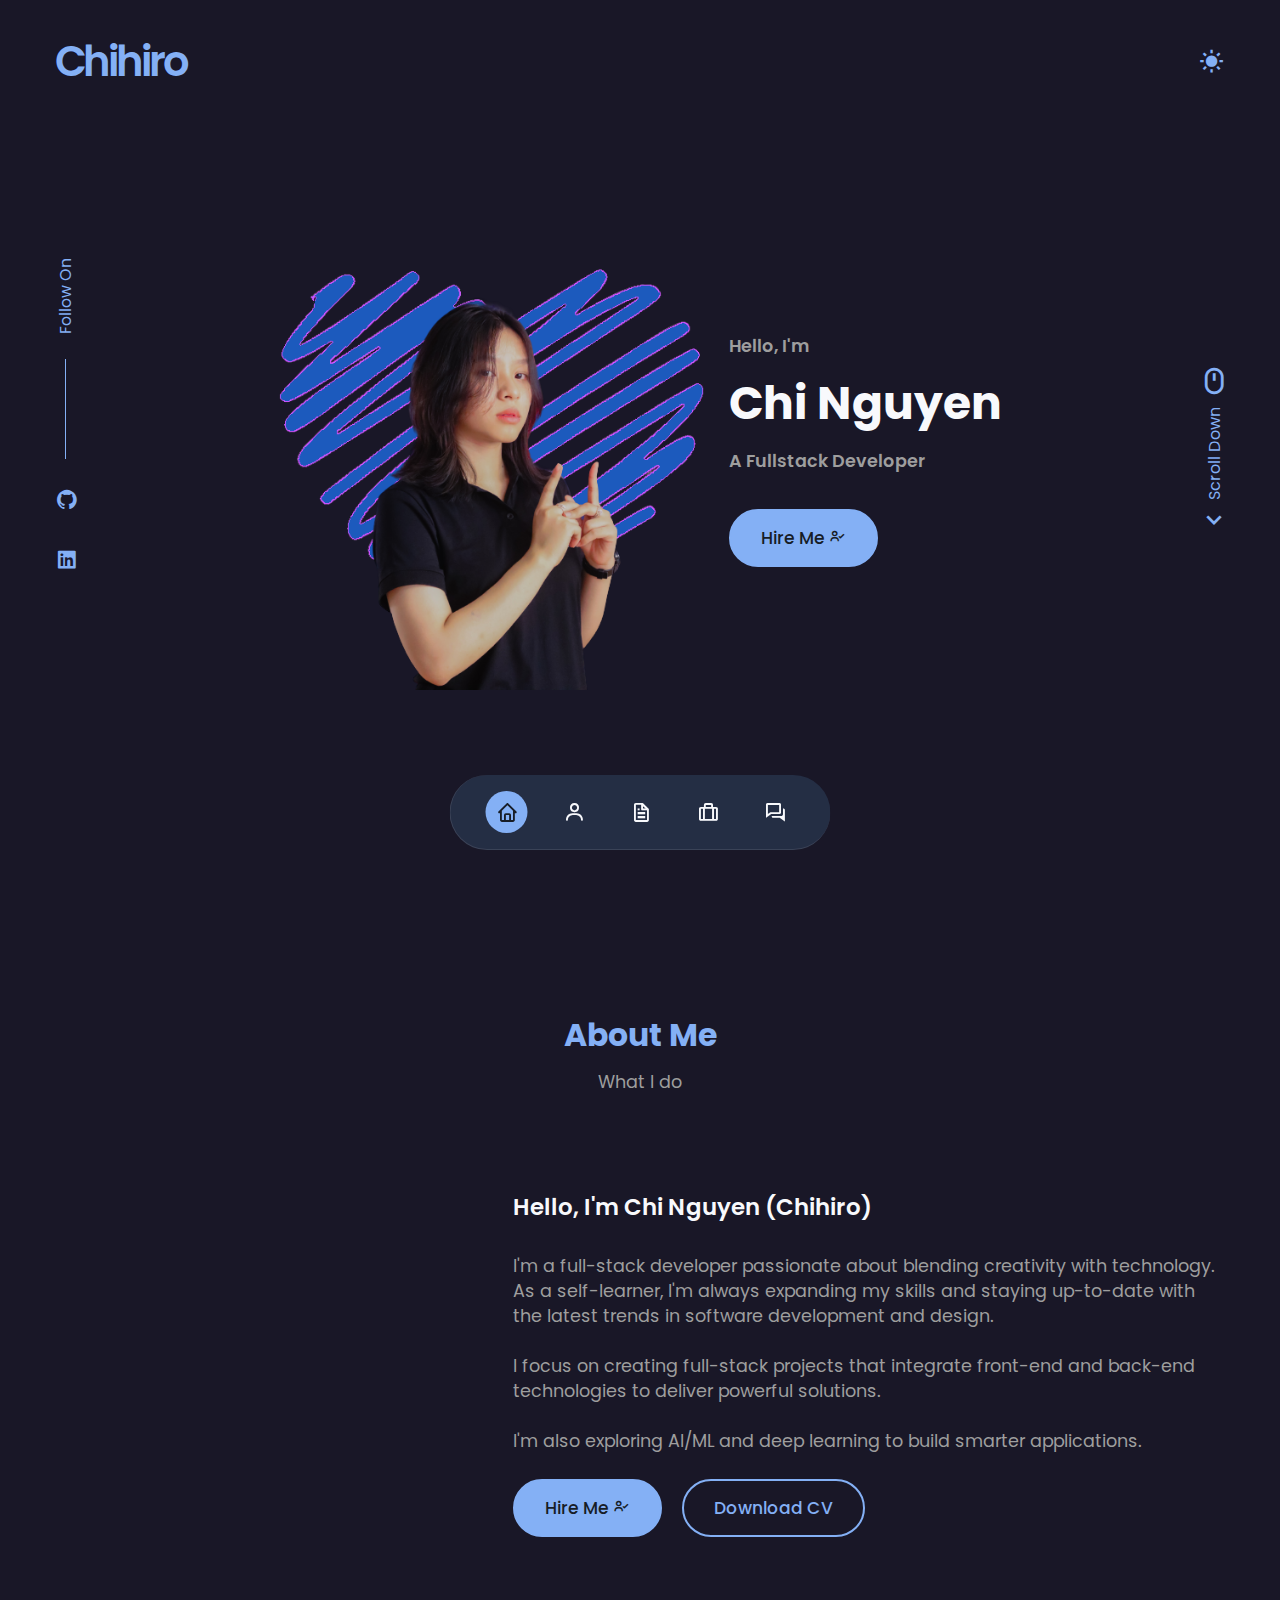
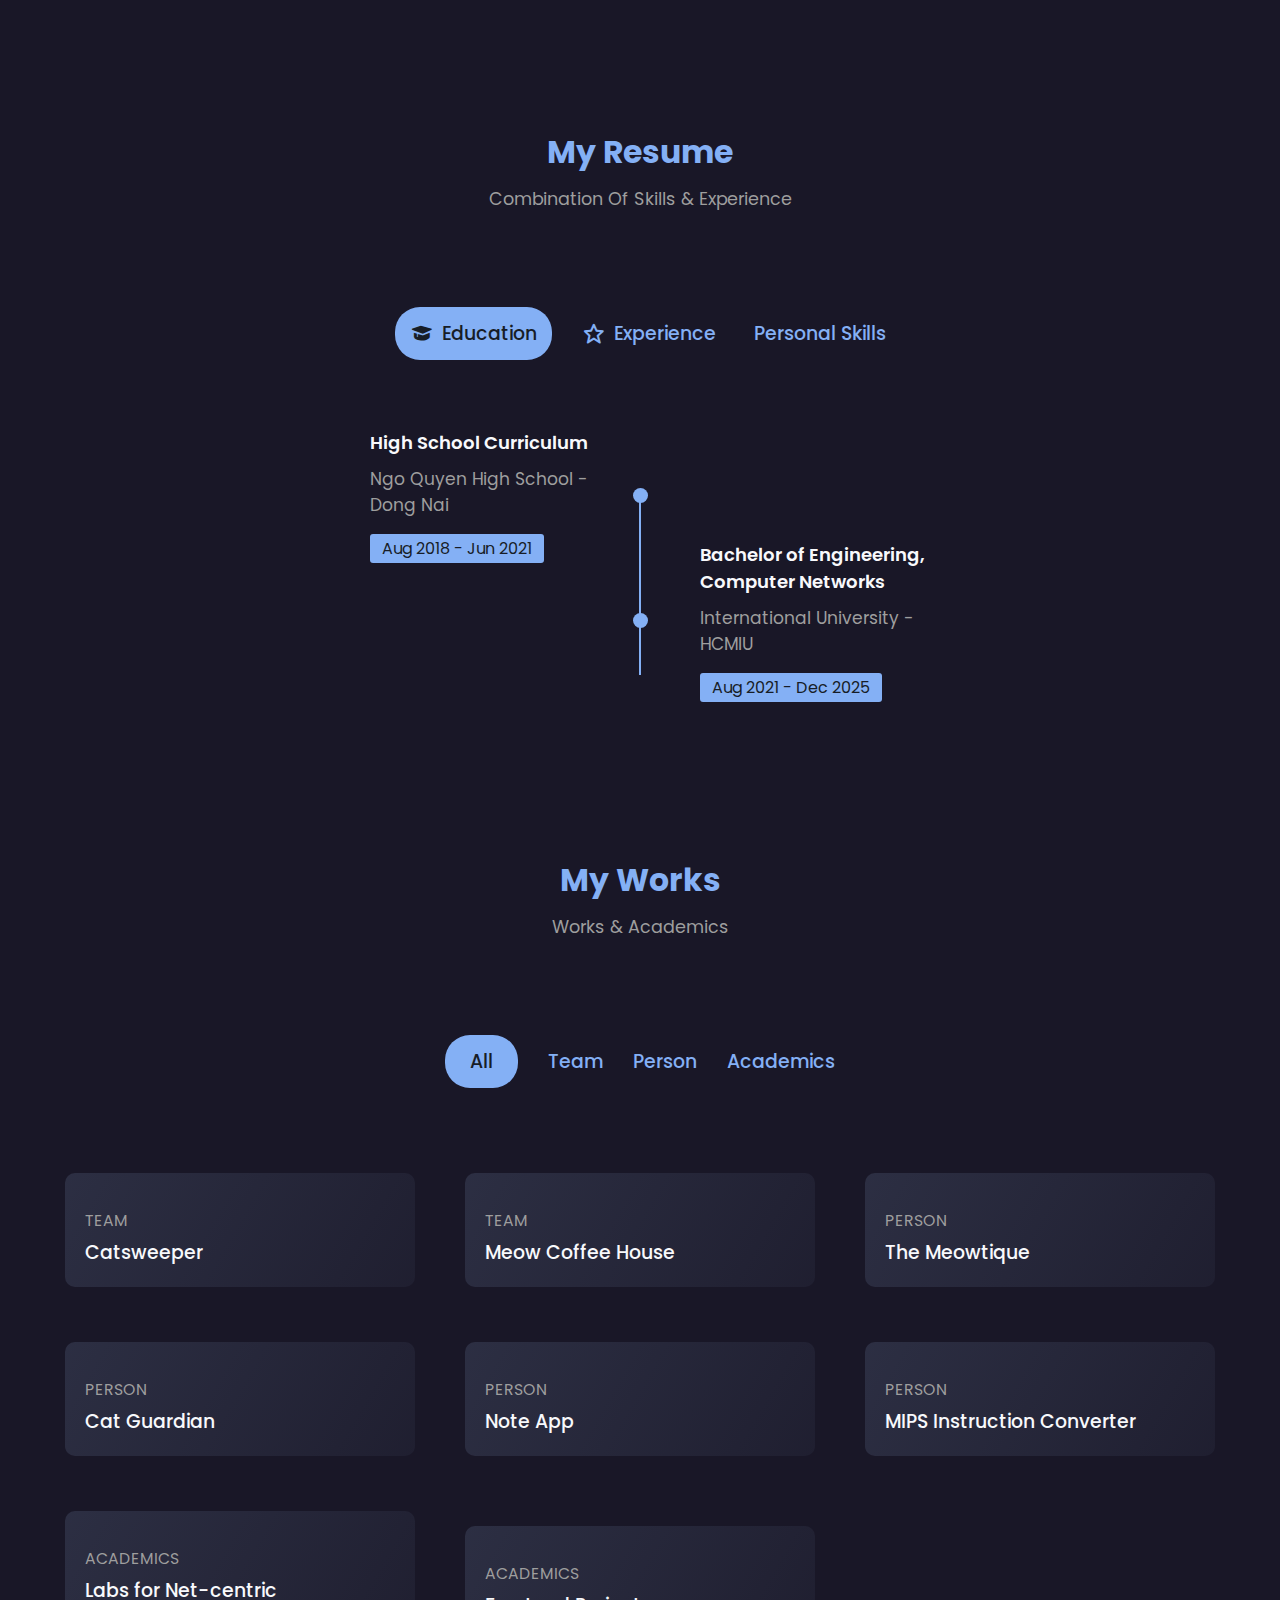
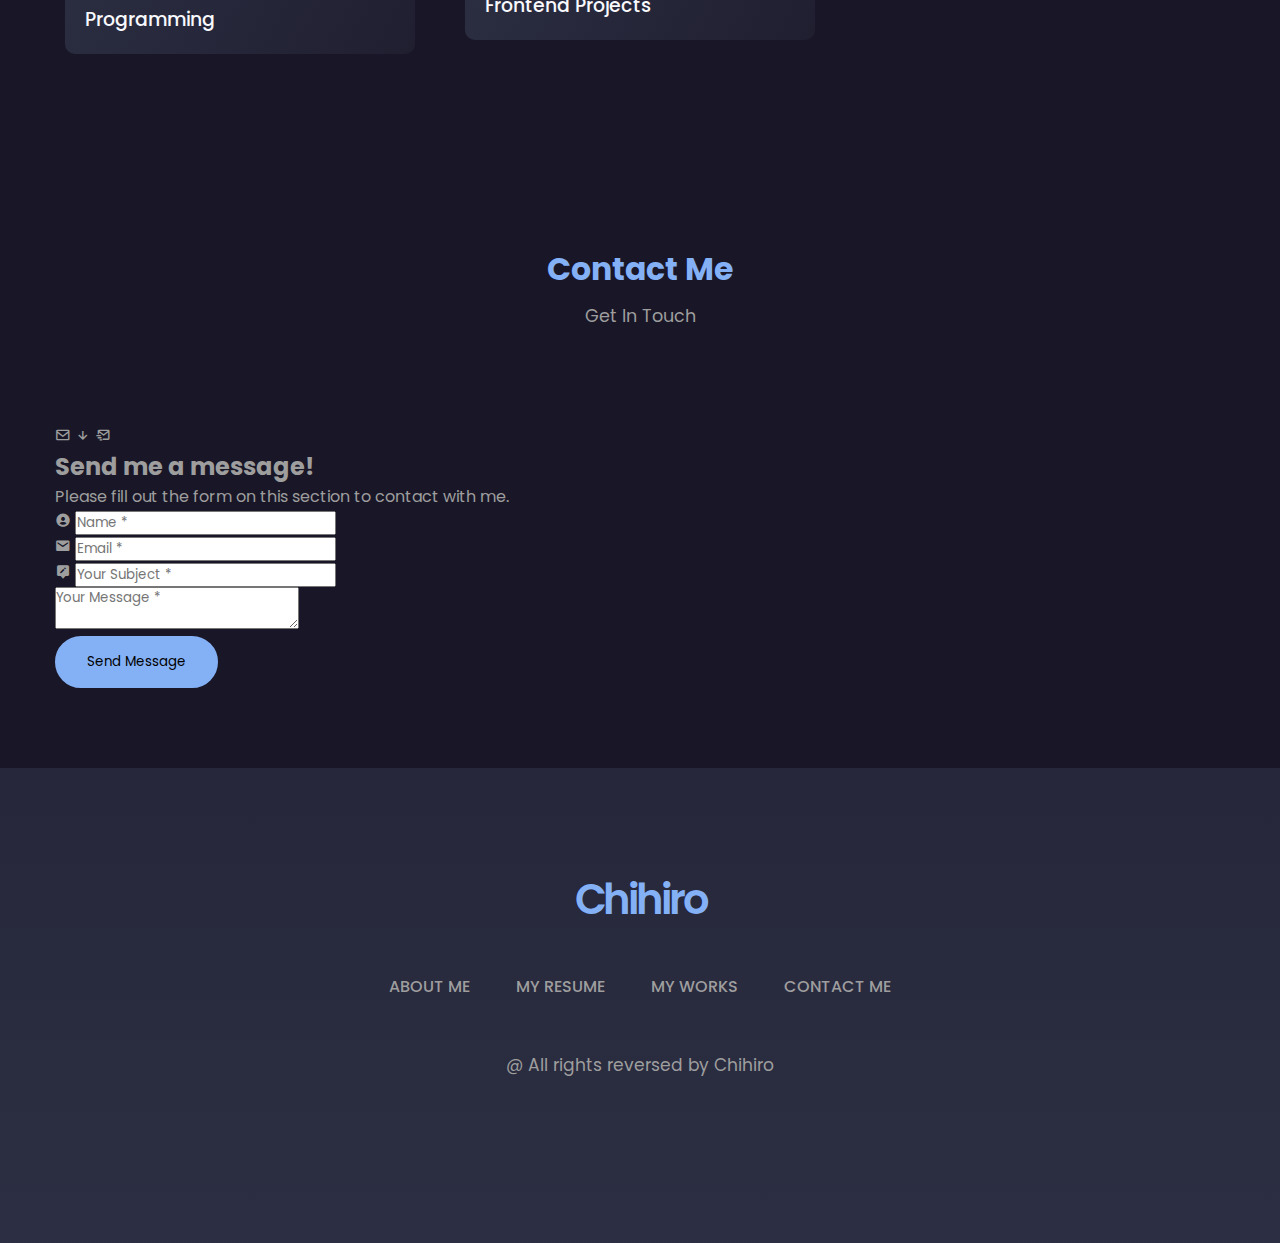
==== index.html @ fd0ad929 "Force GitHub Pages update" ====
<!DOCTYPE html>
<html lang="en">
  <head>
    <meta charset="UTF-8" />
    <meta name="viewport" content="width=device-width, initial-scale=1.0" />
    <title>Portfolio</title>
    <link rel="stylesheet" href="/assets/css/styles.css" />
    <script src="/assets/js/resume.js" defer></script>
    <script src="/assets/js/works.js" defer></script>
    <script src="/assets/js/contact.js" defer></script>
    <script src="https://cdn.jsdelivr.net/npm/@emailjs/browser@4/dist/email.min.js"></script>
    <link rel="icon" href="/assets/images/logo.png" type="image/icon type" />
    <script
      src="https://kit.fontawesome.com/0647976c17.js"
      crossorigin="anonymous"
    ></script>
    <link
      href="https://unpkg.com/boxicons@2.1.4/css/boxicons.min.css"
      rel="stylesheet"
    />
  </head>
<!-- Nguyen Thi Yen Chi -->
  <body>
    <div id="header-container"></div>
    <div id="bottom-nav-container"></div>
    <div id="home-container"></div>
    <div id="about-container"></div>
    <div id="resume-container"></div>
    <div id="works-container"></div>
    <div id="contact-container"></div>
    <div id="footer-container"></div>
    <script>
      function loadHTML(id, file, callback) {
        fetch(file)
          .then((response) => response.text())
          .then((data) => {
            document.getElementById(id).innerHTML = data;
            if (callback) callback();
          });
      }

      loadHTML("header-container", "/assets/html/components/header.html");
      loadHTML(
        "bottom-nav-container",
        "/assets/html/components/bottomNav.html"
      );
      loadHTML("footer-container", "/assets/html/components/footer.html");
      loadHTML("home-container", "/assets/html/home.html");
      loadHTML("about-container", "/assets/html/about.html");
      loadHTML("resume-container", "/assets/html/resume.html", function () {
        initResumeTabs();
      });
      loadHTML("works-container", "/assets/html/works.html", function () {
        console.log("works.html loaded");
        initWorks();
      });
      loadHTML("contact-container", "/assets/html/contact.html", function () {
        console.log("contact.html loaded");
        initContactForm();
      });
    </script>
  </body>
</html>

<!-- Home -->
<!-- <iframe src="/assets/html/home.html"></iframe> -->

<!-- About Me -->
<!-- <iframe src="/assets/html/about.html"></iframe> -->

<!-- My Resume -->
<!-- <iframe src="/assets/html/resume.html"></iframe> -->

<!-- My Works -->
<!-- <iframe src="/assets/html/works.html" ></iframe> -->

<!-- Contact Me -->
<!-- <iframe src="/assets/html/contact.html" ></iframe> -->
---- assets/css/styles.css ----
@import url("https://fonts.googleapis.com/css2?family=Poppins:ital,wght@0,100;0,200;0,300;0,400;0,500;0,600;0,700;0,800;0,900;1,100;1,200;1,300;1,400;1,500;1,600;1,700;1,800;1,900&family=Roboto:ital,wght@0,100;0,300;0,400;0,500;0,700;0,900;1,100;1,300;1,400;1,500;1,700;1,900&display=swap");

:root {
  --hue: 217;
  --sat: 85%;
  --light: 74%;

  --primary-color: hsl(var(--hue) var(--sat) var(--light));
  --white-color: hsl(var(--hue) 45% 98%);
  --dark-color: hsl(var(--hue) 26% 12%);

  --color-01: var(--primary-color); /* Primary to dark */
  --color-02: var(--white-color); /* White to dark */
  --color-03: var(--dark-color); /* Dark to white */
  --color-04: hsl(var(--hue) 0% 62%); /* Light-gray to dark-gray */
  --color-05: var(--dark-color); /* Dark to primary */

  --body-color: hsl(250 26% 12%);
  --hover-color: hsl(var(--hue) var(--sat) calc(var(--light) - 7%));

  --bottom-nav-bg: hsl(var(--hue) 32% 25% / 0.65);
  --card-bg: linear-gradient(
    120deg,
    hsl(var(--hue) 54% 74% / 0.15),
    hsl(var(--hue) 54% 74% / 0.05)
  );
  --modal-backdrop-bg: hsl(var(--hue) 54% 74% / 0.1);
  --footer-bg: linear-gradient(
    360deg,
    hsl(var(--hue) 54% 74% / 0.15),
    hsl(var(--hue) 54% 74% / 0.1)
  );

  --scrollbar-color: hsl(var(--hue) 25% 20%);
  --scrollbar-thumb: var(--primary-color);
  --scrollbar-thumb-hover: var(--hover-color);

  --body-font-family: "Poppins", serif;

  --h1-fs: 2.85rem;
  --h2-fs: 2.25rem;
  --h3-fs: 1.97rem;
  --h4-fs: 1.43rem;
  --h5-fs: 1.13rem;

  --xlarge-fs: 1.48rem;
  --large-fs: 1.23rem;
  --medium-fs: 1.18rem;
  --base-fs: 1.1rem;
  --small-fs: 1.07rem;
  --tiny-fs: 0.98rem;

  --font-light: 300;
  --font-regular: 400;
  --font-medium: 500;
  --font-semibold: 600;
  --font-bold: 700;

  /* z index */
  --z-minus: -1;
  --z-base: 0;
  --z-low: 1;
  --z-high: 10;
  --z-content: 100;
  --z-tooltip: 1000;
  --z-fixed: 1100;
  --z-overlay: 1110;
  --z-modal: 1990;
  --z-max: 9999;
}

* {
  box-sizing: border-box;
  margin: 0;
  padding: 0;
  font-family: var(--body-font-family);
}

html {
  scroll-behavior: smooth;
}

body {
  color: var(--color-04);
  background: var(--body-color);
  transition: 0.3s;
}
body::-webkit-scrollbar {
  background: transparent;
  display: none;
  width: 8px;
  border-radius: 5px;
}
body::-webkit-scrollbar-thumb {
  background: transparent;
  border-radius: 5px;
}
body::-webkit-scrollbar-thumb:hover {
  background: transparent;
}

ul,
li {
  list-style: none;
}

a {
  color: var(--color-04);
  text-decoration: none;
  cursor: pointer;
}

iframe {
  border: none;
  width: 100%;
  min-height: 100vh;
}

.c-section {
  position: relative;
  overflow: hidden;
}

.c-container {
  max-width: 1170px;
  margin-left: auto;
  margin-right: auto;
}

.c-sub-container {
  padding-top: 7em;
  padding-bottom: 5em;
}

.c-wrapper {
  position: relative;
  width: 100%;
  height: 100%;
}

.section-title {
  display: flex;
  justify-content: center;
  align-items: center;
  flex-direction: column;
  margin-bottom: 95px;
}
.section-title h3 {
  color: var(--color-01);
  font-size: var(--h3-fs);
  font-weight: var(--font-bold);
  margin-bottom: 10px;
}
.section-title p {
  color: var(--color-04);
  font-size: var(--base-fs);
  font-weight: var(--font-regular);
}

.section-content {
  display: flex;
  justify-content: center;
  align-items: center;
  column-gap: 75px;
}

/* ======================================== */

.c-header {
  z-index: var(--z-fixed);
  position: fixed;
  width: 100%;
  top: 0;
  left: 0;
  padding: 30px 0;
  transition: 0.3s ease;
  background: var(--body-color);
}
.c-header .inner {
  width: 100%;
  display: flex;
  align-items: center;
  justify-content: space-between;
}

.c-logo a {
  color: var(--color-01);
  font-size: 2.6rem;
  font-weight: var(--font-semibold);
  letter-spacing: -3px;
  transition: 0.3s;
}
.c-logo a:hover {
  color: var(--hover-color);
}

.header-btns {
  display: flex;
  justify-content: center;
  align-items: center;
  column-gap: 25px;
}

.c-main-btn {
  width: fit-content;
  padding: 14px 30px;
  border-radius: 35px;
  cursor: pointer;
  transition: 0.3s;
}
.c-main-btn:hover {
  color: var(--white-color);
  background: var(--hover-color);
  border: 2px solid var(--hover-color);
}
.c-main-btn a {
  color: var(--color-01);
  font-size: var(--small-fs);
  font-weight: 500;
  transition: 0.3s;
}
.c-main-btn:hover a {
  color: var(--white-color);
}

.border-btn {
  border: 2px solid var(--color-01);
}

.fill-btn {
  background: var(--primary-color);
  border: 2px solid var(--primary-color);
}
.fill-btn a {
  color: var(--dark-color);
}

.lets-talk-icon {
  color: var(--color-01);
  font-size: 1.8rem;
  cursor: pointer;
  transition: 0.3s;
  display: none;
}
.lets-talk-icon:hover {
  color: var(--hover-color);
}

.theme-btn {
  position: relative;
  display: flex;
  justify-content: end;
  align-items: center;
  width: 27px;
  cursor: pointer;
}
.theme-btn i {
  position: absolute;
  color: var(--color-01);
  font-size: 1.7rem;
  cursor: pointer;
  transition: 0.3s;
}
.theme-btn:hover i {
  color: var(--hover-color);
  transform: rotate(-15deg);
}

.theme-btn .moon-icon {
  display: none;
}

/* Bottom Navigation Menu */

.bottom-nav-container {
  position: relative;
}

.bottom-nav {
  z-index: var(--z-fixed);
  position: fixed;
  left: 50%;
  transform: translateX(-50%);
  bottom: 50px;
}
.bottom-nav .menu {
  background: var(--bottom-nav-bg);
  backdrop-filter: blur(10px);
  padding: 16px 35px;
  display: flex;
  justify-content: center;
  align-items: center;
  /* text-align: center; */
  column-gap: 25px;
  border-bottom: 1px solid hsl(var(--hue) 45% 98% / 0.1);
  border-left: 1px solid hsl(var(--hue) 45% 98% / 0.1);
  border-radius: 50px;
  /* display: none; */
}
.bottom-nav .menu li a {
  display: flex;
  justify-content: center;
  align-items: center;
  flex-direction: column;
}
.bottom-nav .menu li a i {
  color: var(--color-02);
  font-size: 1.4rem;
  padding: 10px;
  border-radius: 50%;
  transition: 0.3s;
}
.bottom-nav .menu li:hover a i {
  color: var(--white-color);
  background: var(--hover-color);
}
.bottom-nav .menu .current i {
  color: var(--dark-color);
  background: var(--primary-color);
}
.bottom-nav .menu li a span {
  z-index: var(--z-tooltip);
  position: absolute;
  color: var(--dark-color);
  background: var(--primary-color);
  font-size: var(--tiny-fs);
  font-weight: var(--font-medium);
  padding: 3px 10px;
  transform: translateY(-53px);
  border-radius: 5px;
  pointer-events: none;
  opacity: 0;
}
.bottom-nav .menu li:hover a span {
  opacity: 1;
}
.bottom-nav .menu li a span:before {
  content: "";
  z-index: var(--z-minus);
  position: absolute;
  background: var(--primary-color);
  width: 10px;
  height: 10px;
  left: 50%;
  bottom: -8px;
  transform: rotate(45deg) translateX(-50%);
}
.bottom-nav .menu-hide-btn {
  z-index: var(--z-fixed);
  position: absolute;
  top: -5px;
  right: 0;
  color: var(--primary-color);
  font-size: 1.8rem;
  background: var(--dark-color);
  padding: 2px;
  border-radius: 50%;
  cursor: pointer;
  transition: 0.3s ease;
  pointer-events: none;
  opacity: 0;
}
.bottom-nav .menu-hide-btn:hover {
  /* color: var(--white-color); */
  color: var(--hover-color);
}

.bottom-nav-inner {
  position: relative;
}

.menu-show-btn {
  z-index: var(--z-fixed);
  position: fixed;
  background: var(--bottom-nav-bg);
  backdrop-filter: blur(10px);
  width: 85px;
  height: 50px;
  border-bottom: 1px solid hsl(var(--hue) 45% 98%/ 0.1);
  border-left: 1px solid hsl(var(--hue) 45% 98%/ 0.1);
  display: flex;
  justify-content: center;
  align-items: center;
  flex-direction: column;
  row-gap: 5px;
  translate: -50% 0;
  left: 50%;
  /* bottom: 50px; */
  bottom: -75px;
  opacity: 0;
  border-radius: 5px;
  cursor: pointer;
  overflow: hidden;
  animation: wiggle 2s linear infinite;
  animation-delay: 1s;
}
.menu-show-btn .bar-01,
.menu-show-btn .bar-02 {
  background: var(--primary-color);
  width: 40px;
  height: 4px;
  transition: 0.15s;
}
.menu-show-btn:hover .bar-01,
.menu-show-btn:hover .bar-02 {
  background: var(--hover-color);
}

@keyframes wiggle {
  0%,
  5% {
    transform: rotateZ(0);
  }
  15% {
    transform: rotateZ(-15deg);
  }
  20% {
    transform: rotateZ(10deg);
  }
  25% {
    transform: rotateZ(-10deg);
  }
  30% {
    transform: rotateZ(6deg);
  }
  35% {
    transform: rotateZ(-4deg);
  }
  40%,
  100% {
    transform: rotateZ(0);
  }
}

/* Home */
.home-container {
  height: 100vh;
}
.home-container .c-wrapper {
  display: flex;
  justify-content: center;
  align-items: center;
}

.home-social {
  position: absolute;
  left: 0;
}
.home-social span {
  position: absolute;
  left: 10px;
  color: var(--color-01);
  font-size: var(--tiny-fs);
  white-space: nowrap;
  transform: rotateZ(-90deg);
  transform-origin: left;
}
.home-social .social-line {
  background: var(--color-01);
  width: 1px;
  height: 100px;
  margin-top: 37px;
  margin-bottom: 25px;
  margin-left: 10px;
}
.home-social .social-icons {
  display: flex;
  flex-direction: column;
  gap: 25px;
}
.home-social .social-icons li a {
  color: var(--color-01);
  font-size: var(--xlarge-fs);
  transition: 0.3s;
}
.home-social .social-icons li a:hover {
  color: var(--hover-color);
}

.avatar-container {
  position: relative;
  display: flex;
  justify-content: center;
  align-items: center;
  column-gap: 25px;
}
.avatar-container .hire-btn-01 {
  display: none;
}
.avatar-info {
  position: relative;
}
.avatar-info .text-content {
  display: flex;
  flex-direction: column;
  row-gap: 10px;
}
.avatar-info .hello-text {
  font-size: var(--base-fs);
  font-weight: var(--font-semibold);
}
.avatar-info .my-name {
  color: var(--color-02);
  font-size: var(--h1-fs);
  font-weight: var(--font-bold);
}
.avatar-info .what-i-do {
  font-size: var(--base-fs);
  font-weight: var(--font-semibold);
  margin-bottom: 35px;
}

.avatar-img {
  position: relative;
  width: 425px;
  height: 425px;
}
.avatar-img img {
  position: absolute;
  width: 100%;
}

.home-scroll-btn {
  position: absolute;
  right: -5px;
  color: var(--color-01);
  display: grid;
  justify-items: center;
  row-gap: 3px;
  animation: up-down 1.5s linear infinite;
  animation-delay: 1.85s;
}
.home-scroll-btn:hover {
  color: var(--hover-color);
}
.home-scroll-btn div {
  font-size: var(--tiny-font-sie);
  font-weight: var(--font-regular);
  writing-mode: vertical-lr;
  text-orientation: mixed;
  white-space: nowrap;
  transform: rotate(180deg);
  margin-top: 7px;
}
.home-scroll-btn i {
  font-size: 2rem;
}
@keyframes up-down {
  0% {
    transform: translateY(8px);
  }
  50% {
    transform: translateY(-8px);
  }
  100% {
    transform: translateY(8px);
  }
}

.about-img {
  position: relative;
  width: 35%;
  display: flex;
  justify-content: center;
  align-items: center;
  pointer-events: none;
}
.about-img img {
  width: 100%;
  border-radius: 15px;
}

.about-details {
  width: 65%;
  display: flex;
  justify-content: center;
  flex-direction: column;
}

.about-info .iam {
  color: var(--color-02);
  font-size: var(--h4-fs);
  font-weight: var(--font-semibold);
  margin-bottom: 30px;
}
.about-info p {
  font-size: var(--base-fs);
  font-weight: var(--font-regular);
  line-height: 25px;
}

.about-btns {
  display: flex;
  flex-wrap: wrap;
  column-gap: 20px;
  row-gap: 25px;
}

/* =============== */
/* My Resume */

.resume-tabs {
  display: flex;
  justify-content: center;
  align-items: center;
  flex-wrap: wrap;
  column-gap: 30px;
  row-gap: 30px;
  margin-bottom: 100px;
}
.resume-tabs .tab-btn {
  display: flex;
  justify-content: center;
  align-items: center;
  column-gap: 5px;
  color: var(--color-01);
  font-size: var(--medium-fs);
  font-weight: var(--font-medium);
  padding: 12px 0;
  border-radius: 25px;
  cursor: pointer;
  transition: 0.3s;
}
.resume-tabs .tab-btn:hover {
  color: var(--hover-color);
}
.resume-tabs .tab-btn i {
  font-size: var(--xlarge-fs);
  margin-right: 3px;
}
.resume-tabs .tab-btn.active {
  color: var(--dark-color);
  background: var(--primary-color);
  padding: 12px 15px;
}
.resume-tabs .tab-btn.active:hover {
  color: white;
  background: var(--hover-color);
}

.resume-tab-content {
  position: relative;
  width: 100%;
  justify-content: center;
  margin-bottom: 25px;
  display: none;
  opacity: 0;
  transition: opacity 0.3s ease;
}
.resume-tab-content.active {
  display: flex;
  opacity: 1;
}

.education .resume-line,
.experience .resume-line {
  background: var(--primary-color);
  width: 2px;
  height: 180px;
}

.education,
.experience {
  transform: translateY(35px);
}

.resume-items {
  position: absolute;
  display: flex;
  justify-content: center;
  align-items: center;
  flex-direction: column;
  row-gap: 125px;
}
.resume-items .item {
  position: relative;
  display: flex;
  justify-content: center;
  align-items: center;
}
.resume-items .item:before {
  content: "";
  position: absolute;
  background: var(--primary-color);
  width: 15px;
  height: 15px;
  border-radius: 50%;
}
.resume-items .item .info {
  position: absolute;
  width: 260px;
  display: flex;
  align-items: center;
  column-gap: 25px;
}
.resume-items .item-left .info {
  right: 35px;
}
.resume-items .item-right .info {
  left: 35px;
}
.resume-items .item .info i {
  color: var(--primary-color);
  font-size: 2.15rem;
}
.resume-items .item .info h5 {
  color: var(--color-02);
  font-size: var(--h5-fs);
  font-weight: var(--font-semibold);
  white-space: break-spaces;
  margin-bottom: 10px;
}
.resume-items .item .info p {
  color: var(--color-04);
  font-size: var(--small-fs);
  margin-bottom: 18px;
}
.resume-items .item .info span {
  position: relative;
  background: var(--primary-color);
  color: var(--dark-color);
  font-size: var(--font-medium);
  padding: 3px 12px;
  border-radius: 3px;
}

.skill-container {
  max-width: 100%;
  display: flex;
  place-items: center;
}

.skill-card {
  position: relative;
  display: flex;
  justify-content: center;
  align-items: center;
  flex-direction: column;
  padding: 0 10px;
  border-radius: 10px;
}

.skill-title {
  display: flex;
  align-items: center;
  column-gap: 10px;
  margin-bottom: 50px;
}
.skill-title i {
  font-size: 2.15rem;
  color: var(--primary-color);
}
.skill-title span {
  color: var(--color-02);
  font-size: var(--medium-fs);
  font-weight: var(--font-semibold);
}

.skill-categories {
  max-width: 80%;
  display: grid;
  grid-template-columns: repeat(3, 1fr);
  grid-template-rows: repeat(2, auto);
  row-gap: 30px;
  column-gap: 30px;
}

.skill {
  display: flex;
  column-gap: 15px;
  /* border-radius: 15px;
  background: var(--card-bg);
  border-bottom: 5px solid var(--primary-color);
  padding: 5px; */
}
.skill i {
  color: var(--primary-color);
  font-size: 1.35rem;
}

.skill-info {
  display: flex;
  flex-direction: column;
  row-gap: 5px;
}
.skill-info h5 {
  color: var(--color-02);
  font-size: var(--h5-fs);
  font-weight: var(--font-semibold);
}
.skill-info span {
  color: var(--color-04);
  font-size: var(--tiny-fs);
}

/* ================== */
/* Works */
.work-tabs {
  display: flex;
  justify-content: center;
  align-items: center;
  flex-wrap: wrap;
  column-gap: 30px;
  row-gap: 15px;
  margin-bottom: 85px;
}
.work-tabs .tab-btn {
  color: var(--color-01);
  font-size: var(--medium-fs);
  font-weight: var(--font-medium);
  padding: 12px 0;
  border-radius: 25px;
  cursor: pointer;
  transition: 0.3s;
}
.work-tabs .tab-btn:hover {
  color: var(--hover-color);
  /* text-decoration: underline; */
}
.work-tabs .tab-btn.active {
  color: var(--dark-color);
  background: var(--primary-color);
  padding: 12px 25px;
}
.work-tabs .tab-btn.active:hover {
  color: var(--white-color);
  background: var(--hover-color);
}

.work-container {
  display: grid;
  place-items: center;
  grid-template-columns: repeat(3, 1fr);
  column-gap: 50px;
  row-gap: 55px;
}
.work-container .card-with-modal {
  display: block;
}
.work-container .card-with-modal.hidden {
  display: none;
}

.work-card {
  position: relative;
  background: var(--card-bg);
  width: 350px;
  border-radius: 10px;
  cursor: pointer;
  overflow: hidden;
}
.work-card .card-img {
  width: 100%;
}
.work-card .card-img img {
  width: 100%;
}
.work-card .card-info {
  position: relative;
  padding: 10px 15px 20px 20px;
}
.work-card .card-info span {
  color: var(--color-04);
  font-size: var(--tiny-fs);
  font-weight: var(--font-regular);
  text-transform: uppercase;
}
.work-card .card-info h4 {
  color: var(--color-02);
  font-size: var(--medium-fs);
  font-weight: var(--font-medium);
  margin-top: 5px;
}
.work-card .card-info i {
  position: absolute;
  right: 0;
  bottom: 0;
  color: var(--primary-color);
  font-size: 1.7rem;
  margin: 15px;
  transform: scale(0);
  transition: 0.3s;
}
.work-card:hover .card-info i {
  transform: scale(1);
}

.work-modal-backdrop {
  z-index: var(--z-modal);
  position: fixed;
  background: var(--modal-backdrop-bg);
  backdrop-filter: blur(10px);
  top: 0;
  left: 0;
  width: 100%;
  height: 100vh;
  display: flex;
  justify-content: center;
  overflow-y: auto;
  display: none;
  opacity: 0;
  transition: opacity 0.3s ease;
}
.work-modal-backdrop.active {
  opacity: 1;
  transition: opacity 0.5s ease;
}

.work-modal-backdrop::-webkit-scrollbar {
  background: hsl(var(--hue) 25% 20%);
  width: 8px;
  border-radius: 5px;
}
.work-modal-backdrop::-webkit-scrollbar-thumb {
  background: var(--primary-color);
  border-radius: 5px;
}
.work-modal-backdrop::-webkit-scrollbar-thumb:hover {
  background: var(--hover-color);
}

.modal-close-btn {
  position: absolute;
  top: 10px;
  right: 45px;
  font-size: 24px;
  cursor: pointer;
  color: var(--color-02);
}

.modal-close-btn:hover {
  color: var(--hover-color);
}

.work-modal {
  position: relative;
  background: var(--color-03);
  max-width: 900px;
  height: fit-content;
  margin: 75px 25px;
  padding: 50px 45px;
  border-radius: 15px;
  transform: scale(0);
  opacity: 0;
}
.work-modal.active {
  transform: scale(1);
  opacity: 1;
  transition: transform 0.5s, opacity 0.5s;
}

.work-modal .modal-content {
  display: flex;
  justify-content: center;
  flex-direction: column;
  row-gap: 25px;
}
.work-modal .modal-img {
  width: 100%;
}
.work-modal .modal-img img {
  width: 100%;
  border-radius: 10px;
}
.work-modal .modal-content .modal-title {
  color: var(--color-02);
  font-size: var(--h4-fs);
  font-weight: var(--font-semibold);
}
.work-modal .modal-content .description {
  color: var(--color-04);
  font-size: var(--base-fs);
  font-weight: var(--font-regular);
}

/* =============== */
/* Footer */
.c-footer {
  background: var(--footer-bg);
  padding-top: 100px;
  padding-bottom: 165px;
}
.c-footer .c-container .inner {
  display: flex;
  justify-content: center;
  align-items: center;
  flex-direction: column;
  row-gap: 40px;
}

.footer-menu {
  display: flex;
  justify-content: center;
  align-items: center;
  flex-wrap: wrap;
  column-gap: 22px;
  row-gap: 22px;
}
.footer-menu .menu-item {
  color: var(--color-01);
  font-size: calc(var(--tiny-font-sie) - 0.07rem);
  font-weight: var(--font-medium);
  text-transform: uppercase;
  padding: 3px 12px;
  border-radius: 15px;
  transition: 0.3s;
}
.footer-menu .menu-item a:hover {
  color: var(--color-03);
  background: var(--color-01);
  border-radius: 2px;
}

.c-footer .copy-right{
  color: var(--color-04);
  font-size: var(--small-fs);
  margin-top: 10px;
}
.c-footer .copy-right a:hover{
  color: var(--color-01);
  transition: .3s ease;
}
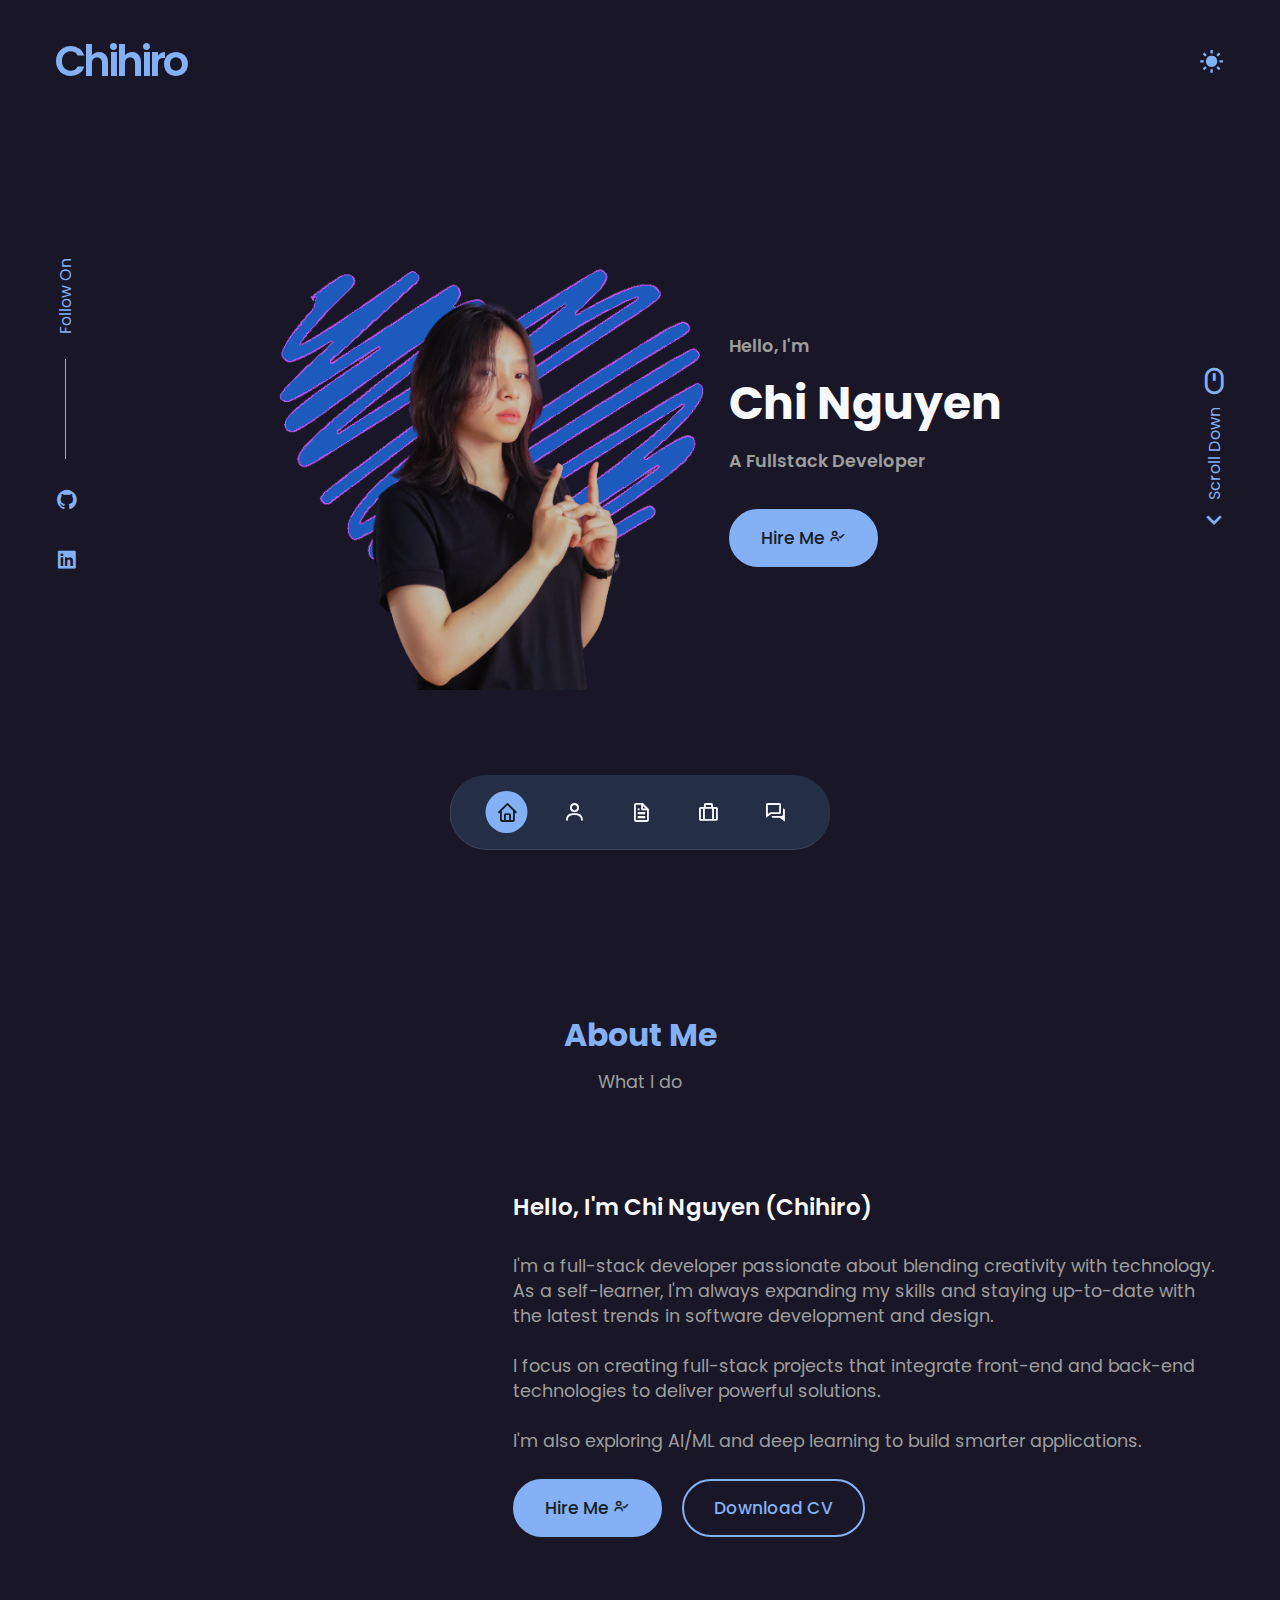
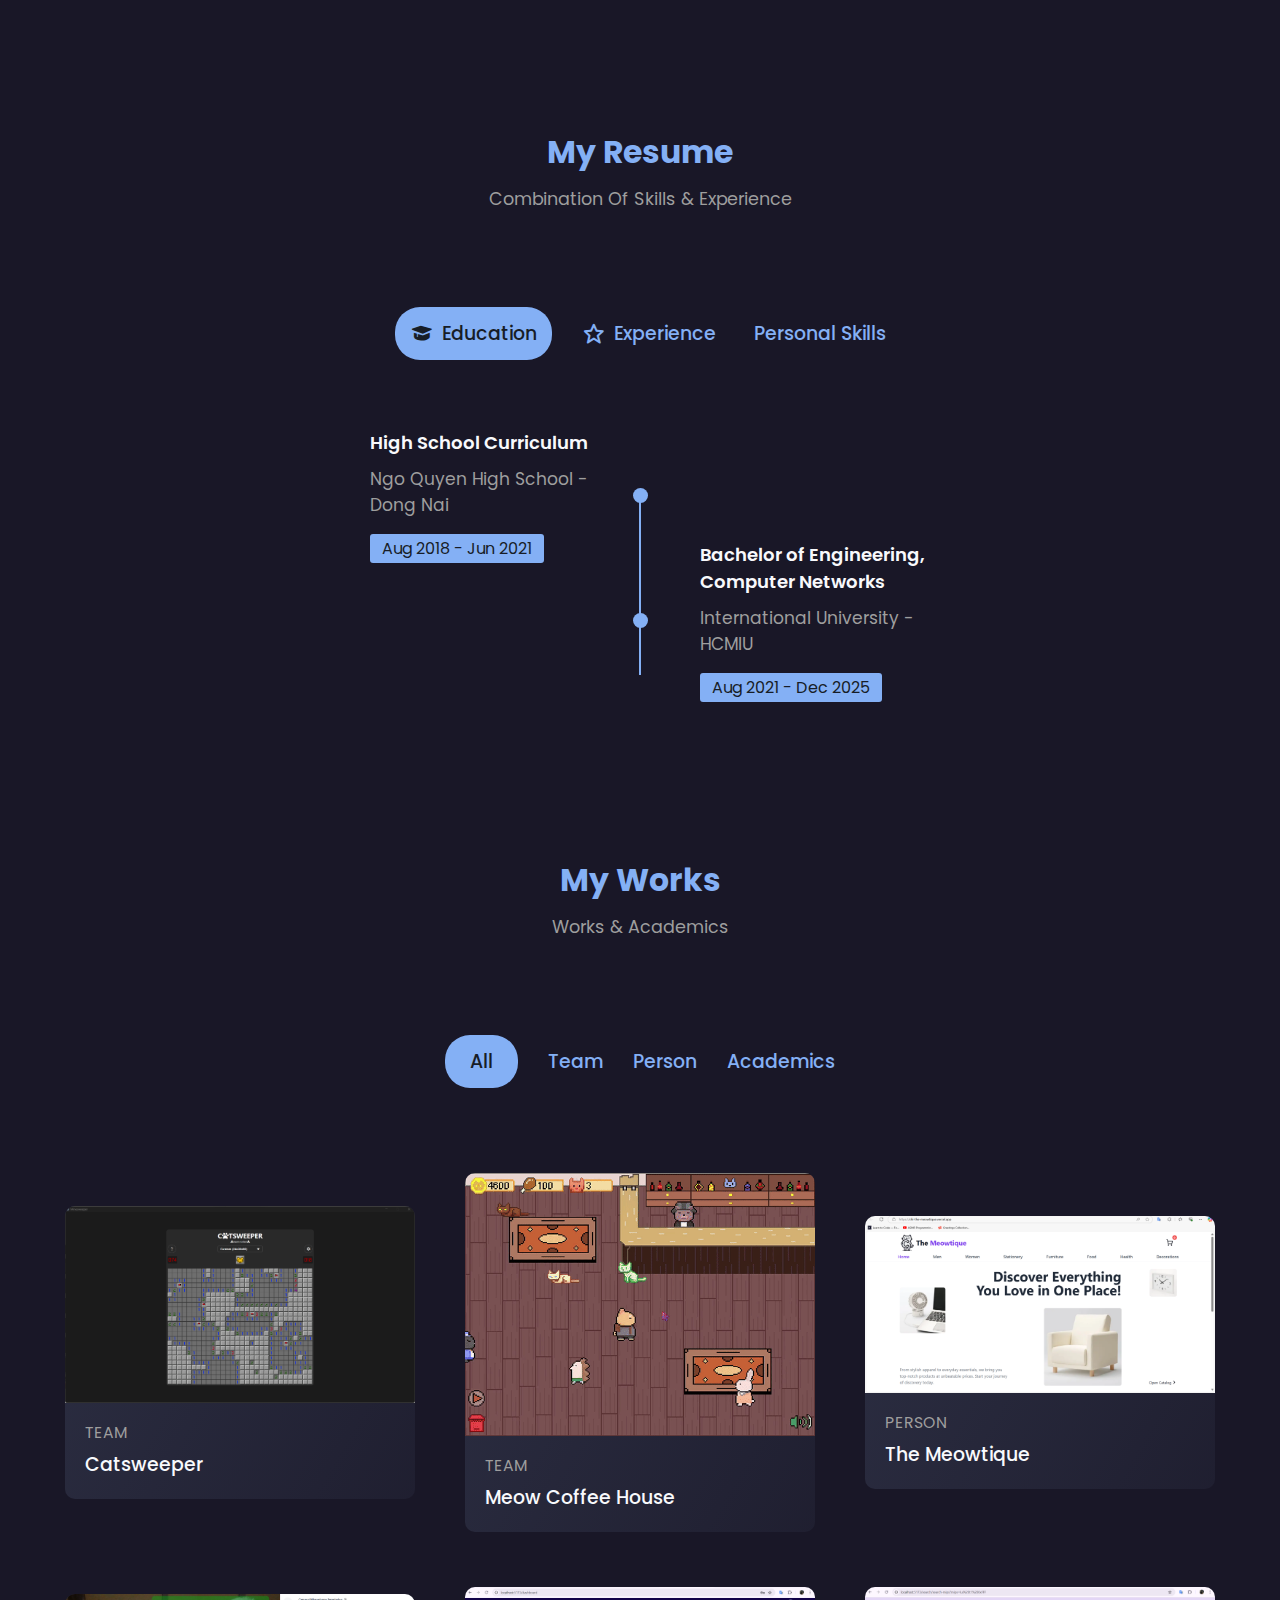
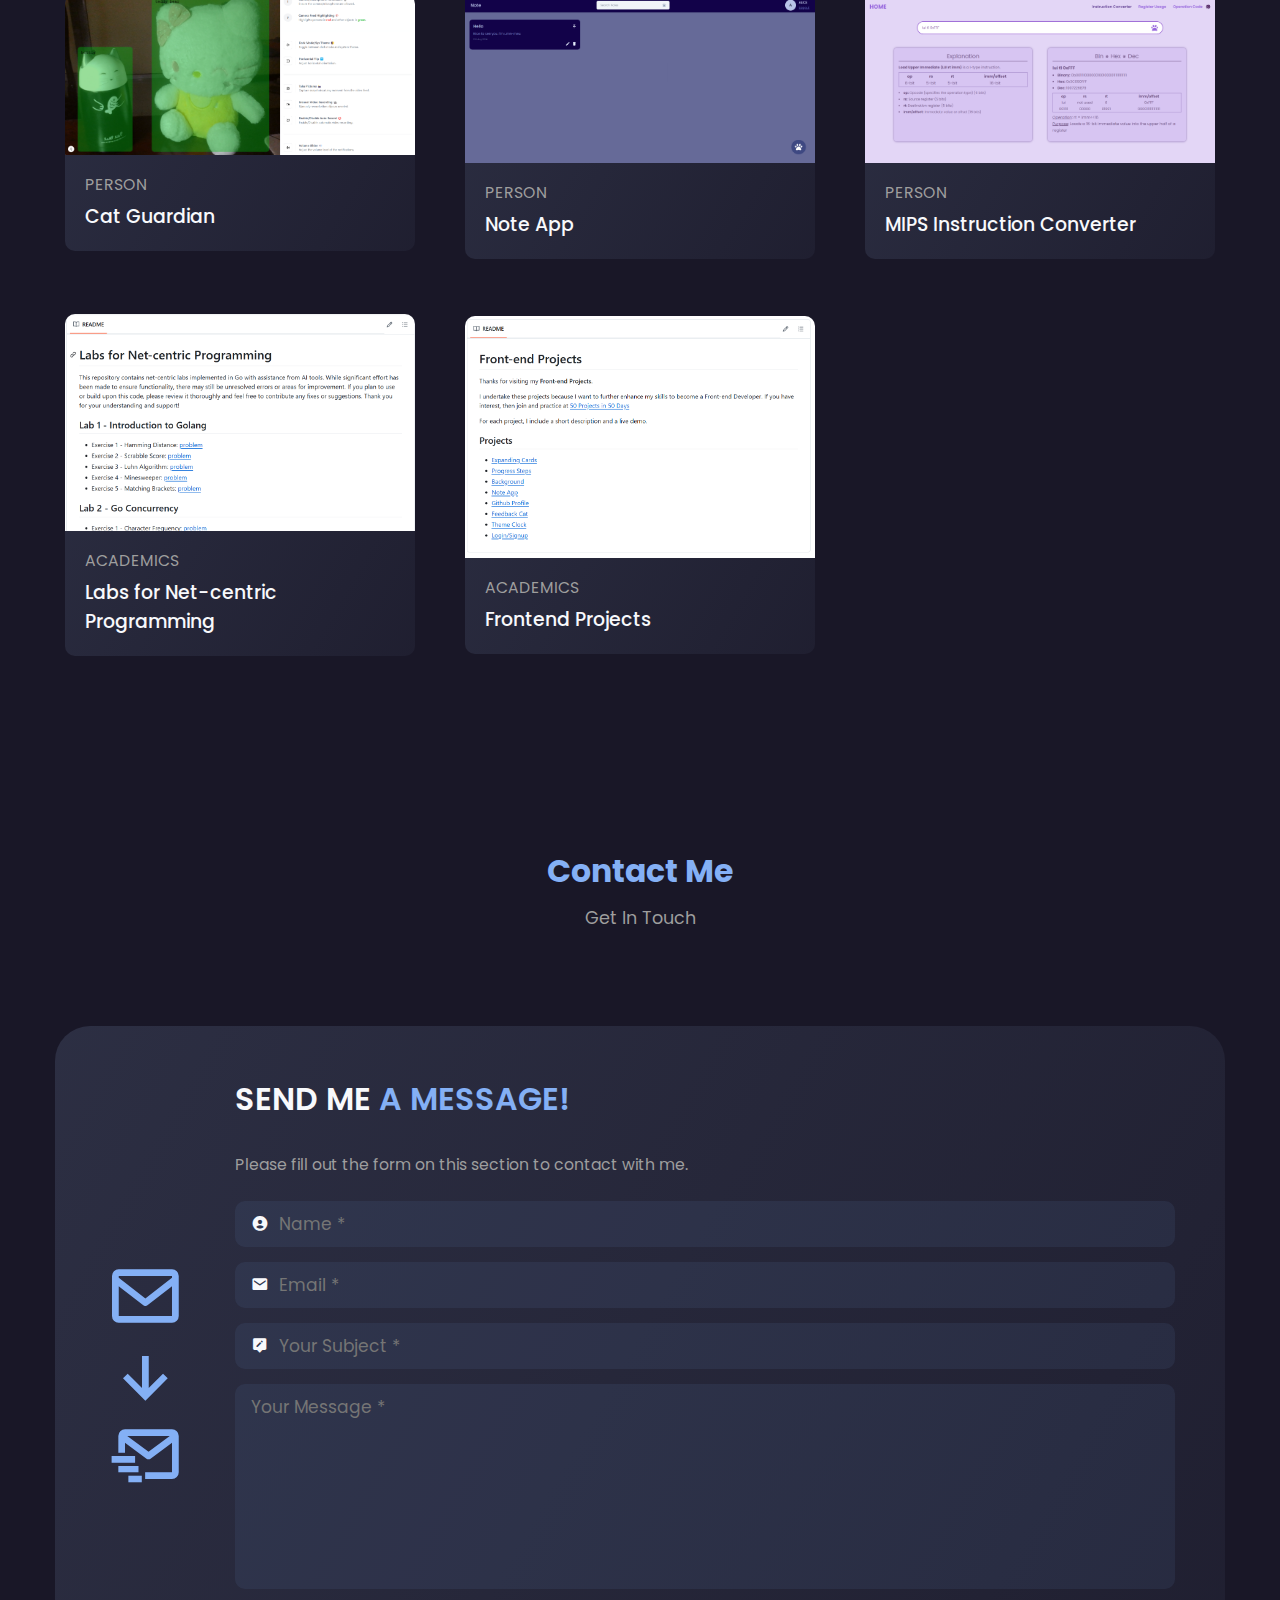
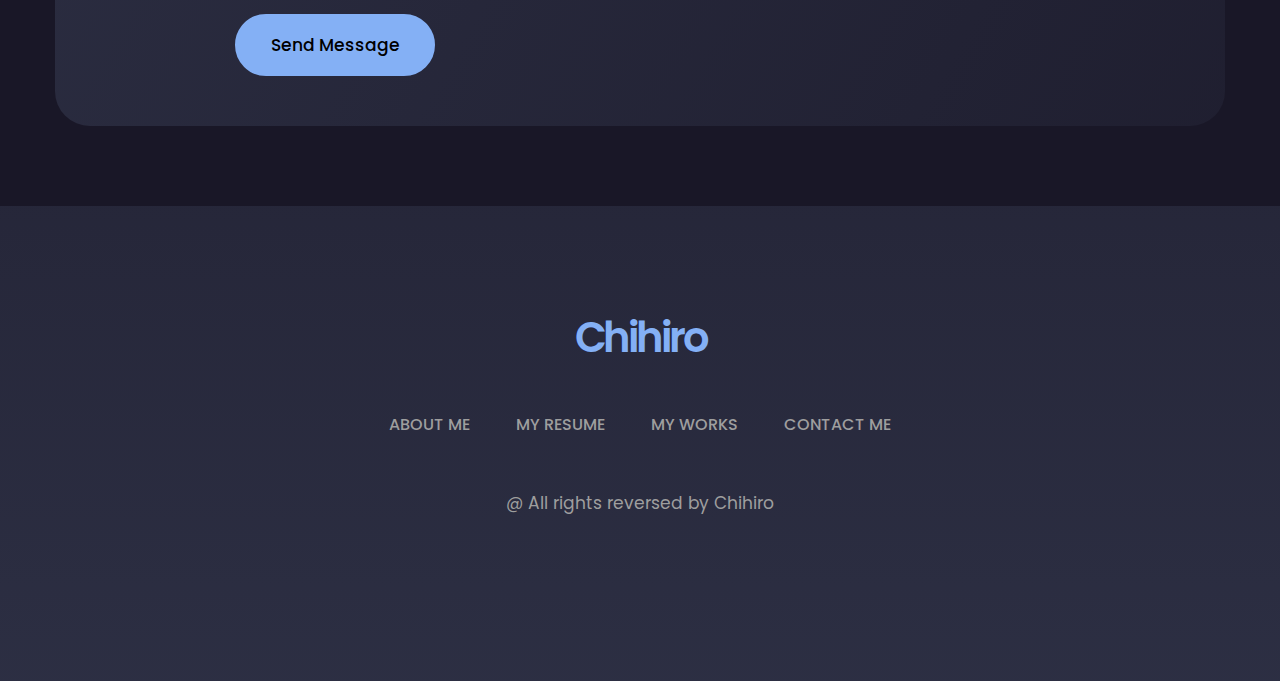
==== commit c5be4973: "Page scroll change bottom navs" ====
--- a/index.html
+++ b/index.html
@@ -5,9 +5,11 @@
     <meta name="viewport" content="width=device-width, initial-scale=1.0" />
     <title>Portfolio</title>
     <link rel="stylesheet" href="/assets/css/styles.css" />
+    <link rel="stylesheet" href="/assets/css/components.css" />
     <script src="/assets/js/resume.js" defer></script>
     <script src="/assets/js/works.js" defer></script>
     <script src="/assets/js/contact.js" defer></script>
+    <script src="/assets/js/main.js" defer></script>
     <script src="https://cdn.jsdelivr.net/npm/@emailjs/browser@4/dist/email.min.js"></script>
     <link rel="icon" href="/assets/images/logo.png" type="image/icon type" />
     <script
@@ -19,7 +21,7 @@
       rel="stylesheet"
     />
   </head>
-<!-- Nguyen Thi Yen Chi -->
+  <!-- Nguyen Thi Yen Chi -->
   <body>
     <div id="header-container"></div>
     <div id="bottom-nav-container"></div>
@@ -29,6 +31,8 @@
     <div id="works-container"></div>
     <div id="contact-container"></div>
     <div id="footer-container"></div>
+
+    <!-- Load container to the main page 🥲 -->
     <script>
       function loadHTML(id, file, callback) {
         fetch(file)
--- a/assets/css/styles.css
+++ b/assets/css/styles.css
@@ -69,173 +69,10 @@
   --z-max: 9999;
 }
 
-* {
-  box-sizing: border-box;
-  margin: 0;
-  padding: 0;
-  font-family: var(--body-font-family);
-}
-
-html {
-  scroll-behavior: smooth;
-}
-
-body {
-  color: var(--color-04);
-  background: var(--body-color);
-  transition: 0.3s;
-}
-body::-webkit-scrollbar {
-  background: transparent;
-  display: none;
-  width: 8px;
-  border-radius: 5px;
-}
-body::-webkit-scrollbar-thumb {
-  background: transparent;
-  border-radius: 5px;
-}
-body::-webkit-scrollbar-thumb:hover {
-  background: transparent;
-}
-
-ul,
-li {
-  list-style: none;
-}
-
-a {
-  color: var(--color-04);
-  text-decoration: none;
-  cursor: pointer;
-}
-
-iframe {
-  border: none;
-  width: 100%;
-  min-height: 100vh;
-}
-
-.c-section {
-  position: relative;
-  overflow: hidden;
-}
-
-.c-container {
-  max-width: 1170px;
-  margin-left: auto;
-  margin-right: auto;
-}
-
-.c-sub-container {
-  padding-top: 7em;
-  padding-bottom: 5em;
-}
-
-.c-wrapper {
-  position: relative;
-  width: 100%;
-  height: 100%;
-}
-
-.section-title {
-  display: flex;
-  justify-content: center;
-  align-items: center;
-  flex-direction: column;
-  margin-bottom: 95px;
-}
-.section-title h3 {
-  color: var(--color-01);
-  font-size: var(--h3-fs);
-  font-weight: var(--font-bold);
-  margin-bottom: 10px;
-}
-.section-title p {
-  color: var(--color-04);
-  font-size: var(--base-fs);
-  font-weight: var(--font-regular);
-}
-
-.section-content {
-  display: flex;
-  justify-content: center;
-  align-items: center;
-  column-gap: 75px;
-}
 
 /* ======================================== */
 
-.c-header {
-  z-index: var(--z-fixed);
-  position: fixed;
-  width: 100%;
-  top: 0;
-  left: 0;
-  padding: 30px 0;
-  transition: 0.3s ease;
-  background: var(--body-color);
-}
-.c-header .inner {
-  width: 100%;
-  display: flex;
-  align-items: center;
-  justify-content: space-between;
-}
-
-.c-logo a {
-  color: var(--color-01);
-  font-size: 2.6rem;
-  font-weight: var(--font-semibold);
-  letter-spacing: -3px;
-  transition: 0.3s;
-}
-.c-logo a:hover {
-  color: var(--hover-color);
-}
-
-.header-btns {
-  display: flex;
-  justify-content: center;
-  align-items: center;
-  column-gap: 25px;
-}
-
-.c-main-btn {
-  width: fit-content;
-  padding: 14px 30px;
-  border-radius: 35px;
-  cursor: pointer;
-  transition: 0.3s;
-}
-.c-main-btn:hover {
-  color: var(--white-color);
-  background: var(--hover-color);
-  border: 2px solid var(--hover-color);
-}
-.c-main-btn a {
-  color: var(--color-01);
-  font-size: var(--small-fs);
-  font-weight: 500;
-  transition: 0.3s;
-}
-.c-main-btn:hover a {
-  color: var(--white-color);
-}
-
-.border-btn {
-  border: 2px solid var(--color-01);
-}
-
-.fill-btn {
-  background: var(--primary-color);
-  border: 2px solid var(--primary-color);
-}
-.fill-btn a {
-  color: var(--dark-color);
-}
-
-.lets-talk-icon {
+/* .lets-talk-icon {
   color: var(--color-01);
   font-size: 1.8rem;
   cursor: pointer;
@@ -244,7 +81,7 @@
 }
 .lets-talk-icon:hover {
   color: var(--hover-color);
-}
+} */
 
 .theme-btn {
   position: relative;
@@ -974,6 +811,117 @@
 }
 
 /* =============== */
+/* Contact Me */
+.contact-container {
+  position: relative;
+  display: flex;
+  justify-content: center;
+  align-items: center;
+  column-gap: 80px;
+}
+
+.contact-form-container {
+  display: flex;
+  justify-content: center;
+  align-items: center;
+  background: var(--card-bg);
+  border-radius: 35px;
+  width: 100%;
+}
+
+.contact-icon {
+  display: flex;
+  flex-direction: column;
+  font-size: 5rem;
+  padding-left: 50px;
+  color: var(--primary-color);
+}
+
+.contact-form {
+  position: relative;
+  width: 100%;
+  padding: 50px;
+  border-radius: 35px;
+}
+.contact-form h2 {
+  color: var(--color-02);
+  font-size: var(--h3-fs);
+  font-weight: var(--font-semibold);
+  text-transform: uppercase;
+  margin-bottom: 30px;
+}
+.contact-form h2 span {
+  color: var(--primary-color);
+}
+.contact-form p {
+  font-size: var(--tiny-fs);
+  margin-bottom: 25px;
+}
+.contact-form form {
+  display: flex;
+  flex-direction: column;
+  row-gap: 15px;
+}
+
+.contact-form form .text {
+  display: flex;
+  color: var(--color-02);
+  align-items: center;
+  width: 100%;
+  padding: 10px 16px;
+  border-radius: 10px;
+}
+.contact-form .text {
+  background: hsl(var(--hue) 54% 62% / 0.1);
+}
+.contact-form form .input-group i {
+  padding-right: 10px;
+  font-size: var(--base-fs);
+}
+.contact-form form .input-group input,
+.contact-form form .input-group textarea {
+  font-size: var(--small-fs);
+  color: var(--color-02);
+  width: 100%;
+  border: none;
+  outline: none;
+  background: transparent;
+}
+.contact-form form .input-group textarea {
+  height: 185px;
+  resize: none;
+}
+
+.contact-form form .send-message{
+  display: flex;
+  justify-content: space-between;
+  align-items: center;
+}
+
+.contact-form .input-group button {
+  font-size: var(--small-fs);
+  font-weight: var(--font-medium);
+  width: 200px;
+  padding: 16px 30px;
+  margin-top: 10px;
+  transition: .3s;
+}
+
+.contact-form-alert{
+  cursor: pointer;
+}
+.contact-form-alert span{
+  color: var(--color-02);
+  font-size: var(--tiny-fs);
+  font-weight: var(--font-regular);
+}
+.contact-form-alert i{
+  color: var(--primary-color);
+  font-size: 1.25rem;
+  padding-left: 5px;
+}
+
+/* =============== */
 /* Footer */
 .c-footer {
   background: var(--footer-bg);
@@ -1011,12 +959,12 @@
   border-radius: 2px;
 }
 
-.c-footer .copy-right{
+.c-footer .copy-right {
   color: var(--color-04);
   font-size: var(--small-fs);
   margin-top: 10px;
 }
-.c-footer .copy-right a:hover{
+.c-footer .copy-right a:hover {
   color: var(--color-01);
-  transition: .3s ease;
-}
+  transition: 0.3s ease;
+}
--- a/assets/css/components.css
+++ b/assets/css/components.css
@@ -0,0 +1,237 @@
+@import url("https://fonts.googleapis.com/css2?family=Poppins:ital,wght@0,100;0,200;0,300;0,400;0,500;0,600;0,700;0,800;0,900;1,100;1,200;1,300;1,400;1,500;1,600;1,700;1,800;1,900&family=Roboto:ital,wght@0,100;0,300;0,400;0,500;0,700;0,900;1,100;1,300;1,400;1,500;1,700;1,900&display=swap");
+
+:root {
+  --hue: 217;
+  --sat: 85%;
+  --light: 74%;
+
+  --primary-color: hsl(var(--hue) var(--sat) var(--light));
+  --white-color: hsl(var(--hue) 45% 98%);
+  --dark-color: hsl(var(--hue) 26% 12%);
+
+  --color-01: var(--primary-color); /* Primary to dark */
+  --color-02: var(--white-color); /* White to dark */
+  --color-03: var(--dark-color); /* Dark to white */
+  --color-04: hsl(var(--hue) 0% 62%); /* Light-gray to dark-gray */
+  --color-05: var(--dark-color); /* Dark to primary */
+
+  --body-color: hsl(250 26% 12%);
+  --hover-color: hsl(var(--hue) var(--sat) calc(var(--light) - 7%));
+
+  --bottom-nav-bg: hsl(var(--hue) 32% 25% / 0.65);
+  --card-bg: linear-gradient(
+    120deg,
+    hsl(var(--hue) 54% 74% / 0.15),
+    hsl(var(--hue) 54% 74% / 0.05)
+  );
+  --modal-backdrop-bg: hsl(var(--hue) 54% 74% / 0.1);
+  --footer-bg: linear-gradient(
+    360deg,
+    hsl(var(--hue) 54% 74% / 0.15),
+    hsl(var(--hue) 54% 74% / 0.1)
+  );
+
+  --scrollbar-color: hsl(var(--hue) 25% 20%);
+  --scrollbar-thumb: var(--primary-color);
+  --scrollbar-thumb-hover: var(--hover-color);
+
+  --body-font-family: "Poppins", serif;
+
+  --h1-fs: 2.85rem;
+  --h2-fs: 2.25rem;
+  --h3-fs: 1.97rem;
+  --h4-fs: 1.43rem;
+  --h5-fs: 1.13rem;
+
+  --xlarge-fs: 1.48rem;
+  --large-fs: 1.23rem;
+  --medium-fs: 1.18rem;
+  --base-fs: 1.1rem;
+  --small-fs: 1.07rem;
+  --tiny-fs: 0.98rem;
+
+  --font-light: 300;
+  --font-regular: 400;
+  --font-medium: 500;
+  --font-semibold: 600;
+  --font-bold: 700;
+
+  /* z index */
+  --z-minus: -1;
+  --z-base: 0;
+  --z-low: 1;
+  --z-high: 10;
+  --z-content: 100;
+  --z-tooltip: 1000;
+  --z-fixed: 1100;
+  --z-overlay: 1110;
+  --z-modal: 1990;
+  --z-max: 9999;
+}
+
+* {
+  box-sizing: border-box;
+  margin: 0;
+  padding: 0;
+  font-family: var(--body-font-family);
+}
+
+html {
+  scroll-behavior: smooth;
+}
+
+body {
+  color: var(--color-04);
+  background: var(--body-color);
+  transition: 0.3s;
+}
+body::-webkit-scrollbar {
+  background: transparent;
+  display: none;
+  width: 8px;
+  border-radius: 5px;
+}
+body::-webkit-scrollbar-thumb {
+  background: transparent;
+  border-radius: 5px;
+}
+body::-webkit-scrollbar-thumb:hover {
+  background: transparent;
+}
+
+ul,
+li {
+  list-style: none;
+}
+
+a {
+  color: var(--color-04);
+  text-decoration: none;
+  cursor: pointer;
+}
+
+iframe {
+  border: none;
+  width: 100%;
+  min-height: 100vh;
+}
+
+.c-section {
+  position: relative;
+  overflow: hidden;
+}
+
+.c-container {
+  max-width: 1170px;
+  margin-left: auto;
+  margin-right: auto;
+}
+
+.c-sub-container {
+  padding-top: 7em;
+  padding-bottom: 5em;
+}
+
+.c-wrapper {
+  position: relative;
+  width: 100%;
+  height: 100%;
+}
+
+.section-title {
+  display: flex;
+  justify-content: center;
+  align-items: center;
+  flex-direction: column;
+  margin-bottom: 95px;
+}
+.section-title h3 {
+  color: var(--color-01);
+  font-size: var(--h3-fs);
+  font-weight: var(--font-bold);
+  margin-bottom: 10px;
+}
+.section-title p {
+  color: var(--color-04);
+  font-size: var(--base-fs);
+  font-weight: var(--font-regular);
+}
+
+.section-content {
+  display: flex;
+  justify-content: center;
+  align-items: center;
+  column-gap: 75px;
+}
+
+.c-header {
+  z-index: var(--z-fixed);
+  position: fixed;
+  width: 100%;
+  top: 0;
+  left: 0;
+  padding: 30px 0;
+  transition: 0.3s ease;
+}
+.c-header.shrink{
+    background: var(--body-color);
+    padding: 12px 0;
+}
+.c-header .inner {
+  width: 100%;
+  display: flex;
+  align-items: center;
+  justify-content: space-between;
+}
+
+.c-logo a {
+  color: var(--color-01);
+  font-size: 2.6rem;
+  font-weight: var(--font-semibold);
+  letter-spacing: -3px;
+  transition: 0.3s;
+}
+.c-logo a:hover {
+  color: var(--hover-color);
+}
+
+.header-btns {
+  display: flex;
+  justify-content: center;
+  align-items: center;
+  column-gap: 25px;
+}
+
+.c-main-btn {
+  width: fit-content;
+  padding: 14px 30px;
+  border-radius: 35px;
+  cursor: pointer;
+  transition: 0.3s;
+}
+.c-main-btn:hover {
+  color: var(--white-color);
+  background: var(--hover-color);
+  border: 2px solid var(--hover-color);
+}
+.c-main-btn a {
+  color: var(--color-01);
+  font-size: var(--small-fs);
+  font-weight: 500;
+  transition: 0.3s;
+}
+.c-main-btn:hover a {
+  color: var(--white-color);
+}
+
+.border-btn {
+  border: 2px solid var(--color-01);
+}
+
+.fill-btn {
+  background: var(--primary-color);
+  border: 2px solid var(--primary-color);
+}
+.fill-btn a {
+  color: var(--dark-color);
+}
